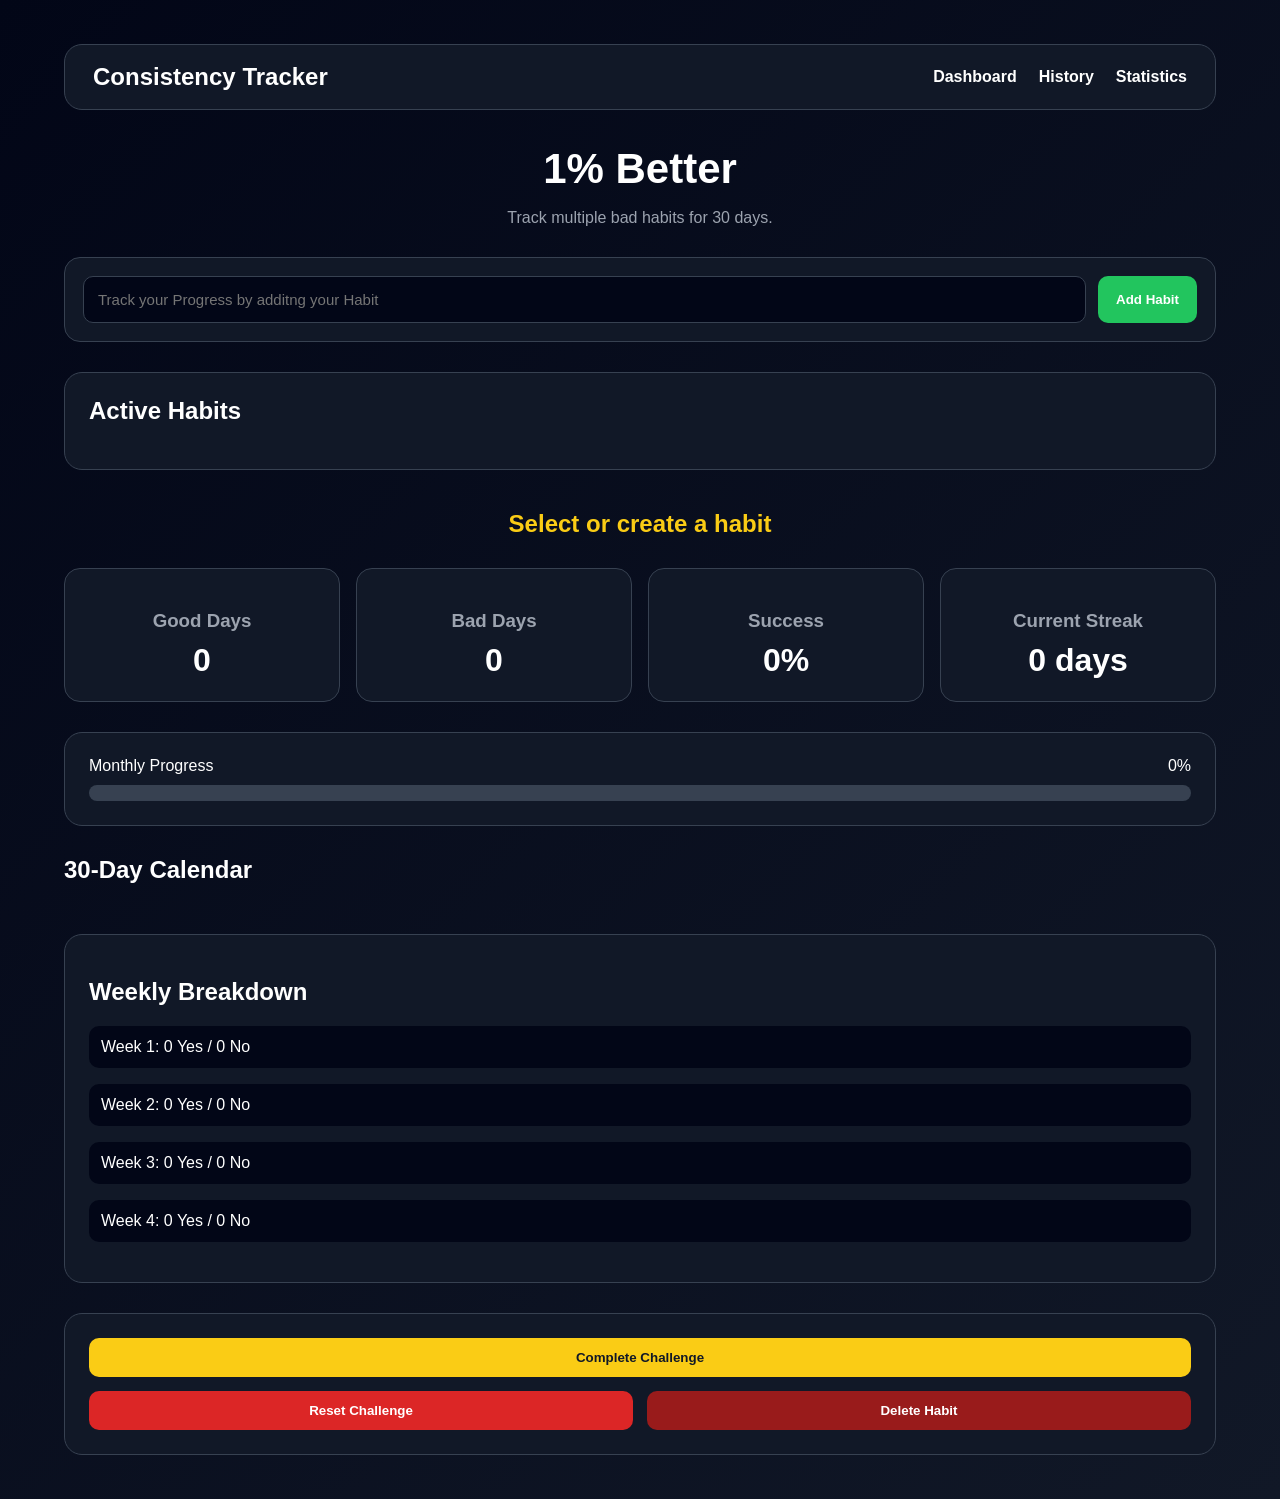
==== index.html @ 5bba39a3 "Complete Bad Habit Tracker" ====
<!DOCTYPE html>
<html lang="en">
<head>
  <meta charset="UTF-8">
  <link rel="icon" href="data:,">
  <meta name="viewport" content="width=device-width, initial-scale=1.0">
  <title>Habit Tracker</title>
  <link rel="stylesheet" href="./style.css">
</head>
<body>

  <div class="app">
    <nav class="navbar">
      <h2>Consistency Tracker</h2>

      <div class="nav-links">
        <a href="index.html">Dashboard</a>
        <a href="history.html">History</a>
        <a href="stats.html">Statistics</a>
      </div>
    </nav>

    <header>
      <h1>1% Better</h1>
      <p>Track multiple bad habits for 30 days.</p>
    </header>

    <section class="habit-box">
      <input id="habitInput" type="text" placeholder="Track your Progress by additng your Habit">
      <button onclick="saveHabit()">Add Habit</button>
    </section>

    <section class="habit-list-section">
      <h2>Active Habits</h2>
      <div id="habitList" class="habit-list"></div>
    </section>

    <h2 id="habitTitle">Select or create a habit</h2>

    <section class="dashboard">
      <div class="stat-card">
        <h3>Good Days</h3>
        <p id="goodDays">0</p>
      </div>

      <div class="stat-card">
        <h3>Bad Days</h3>
        <p id="badDays">0</p>
      </div>

      <div class="stat-card">
        <h3>Success</h3>
        <p id="successRate">0%</p>
      </div>

      <div class="stat-card">
        <h3>Current Streak</h3>
        <p id="streak">0 days</p>
      </div>
    </section>

    <section class="progress-section">
      <div class="progress-info">
        <span>Monthly Progress</span>
        <span id="progressText">0%</span>
      </div>
      <div class="progress-bar">
        <div id="progressFill"></div>
      </div>
    </section>

    <section class="calendar-section">
      <h2>30-Day Calendar</h2>
      <div id="daysContainer" class="days"></div>
    </section>

    <section class="summary">
      <h2>Weekly Breakdown</h2>
      <p id="week1">Week 1: 0 Yes / 0 No</p>
      <p id="week2">Week 2: 0 Yes / 0 No</p>
      <p id="week3">Week 3: 0 Yes / 0 No</p>
      <p id="week4">Week 4: 0 Yes / 0 No</p>
    </section>

    <section class="action-panel">
      <button class="complete-btn" onclick="completeChallenge()">Complete Challenge</button>

      <div class="danger-actions">
        <button class="reset-btn" onclick="resetChallenge()">Reset Challenge</button>
        <button class="delete-btn" onclick="deleteHabit()">Delete Habit</button>
      </div>
    </section>
  </div>

  <script src="./app.js?v=10"></script>
</body>
</html>
---- style.css ----
* {
  box-sizing: border-box;
}

body {
  font-family: Arial, sans-serif;
  background: linear-gradient(135deg, #020617, #111827);
  color: white;
  margin: 0;
  padding: 20px;
}

.app {
  max-width: 1200px;
  margin: auto;
  padding: 24px;
}

.navbar {
  background: #111827;
  border: 1px solid #374151;
  border-radius: 18px;
  padding: 18px 28px;
  margin-bottom: 35px;
  display: flex;
  justify-content: space-between;
  align-items: center;
}

.navbar h2 {
  margin: 0;
}

.nav-links {
  display: flex;
  gap: 22px;
}

.nav-links a {
  text-decoration: none;
  color: white;
  font-weight: 700;
}

.nav-links a:hover {
  color: #22c55e;
}

header {
  text-align: center;
  margin-bottom: 30px;
}

header h1 {
  font-size: 42px;
  margin-bottom: 8px;
}

header p {
  color: #9ca3af;
}

.habit-box {
  display: flex;
  gap: 12px;
  background: #111827;
  padding: 18px;
  border-radius: 16px;
  border: 1px solid #374151;
}

input {
  flex: 1;
  padding: 14px;
  border-radius: 10px;
  border: 1px solid #374151;
  background: #020617;
  color: white;
  font-size: 15px;
}

button {
  padding: 12px 18px;
  border: none;
  border-radius: 10px;
  background: #22c55e;
  color: white;
  cursor: pointer;
  font-weight: 700;
}

button:hover {
  opacity: 0.88;
}

.habit-list-section,
.progress-section,
.summary,
.action-panel,
.heatmap-section {
  background: #111827;
  border: 1px solid #374151;
  border-radius: 18px;
  padding: 24px;
  margin-top: 30px;
}

.habit-list-section h2 {
  margin-top: 0;
}

.habit-list {
  display: flex;
  flex-wrap: wrap;
  gap: 14px;
}

.habit-btn {
  background: #1f2937;
  border: 1px solid #374151;
  color: white;
  padding: 14px 22px;
  border-radius: 14px;
}

.habit-btn.active,
.habit-btn:hover {
  background: #22c55e;
  color: #052e16;
}

.empty-message {
  color: #9ca3af;
}

#habitTitle {
  margin-top: 40px;
  margin-bottom: 30px;
  text-align: center;
  color: #facc15;
}

.dashboard {
  display: grid;
  grid-template-columns: repeat(auto-fit, minmax(190px, 1fr));
  gap: 16px;
  margin-bottom: 30px;
}

.stat-card {
  background: #111827;
  border: 1px solid #374151;
  padding: 22px;
  border-radius: 16px;
  text-align: center;
}

.stat-card h3 {
  color: #9ca3af;
  margin-bottom: 10px;
}

.stat-card p {
  font-size: 32px;
  font-weight: 800;
  margin: 0;
}

.progress-info {
  display: flex;
  justify-content: space-between;
  margin-bottom: 10px;
}

.progress-bar {
  height: 16px;
  background: #374151;
  border-radius: 999px;
  overflow: hidden;
}

#progressFill {
  height: 100%;
  width: 0%;
  background: #22c55e;
  transition: 0.3s;
}

.calendar-section {
  margin-top: 30px;
}

.days {
  display: grid;
  grid-template-columns: repeat(auto-fit, minmax(135px, 1fr));
  gap: 14px;
}

.day-card {
  background: #111827;
  border: 1px solid #374151;
  padding: 15px;
  border-radius: 16px;
  text-align: center;
}

.day-card.good {
  border-color: #22c55e;
}

.day-card.bad {
  border-color: #ef4444;
}

.day-card h3 {
  margin-top: 0;
}

.status {
  margin: 10px 0;
  color: #d1d5db;
}

.btn-group {
  display: flex;
  gap: 8px;
  justify-content: center;
}

.yes {
  background: #16a34a;
}

.no,
.reset-btn {
  background: #dc2626;
}

.summary p {
  background: #020617;
  padding: 12px;
  border-radius: 10px;
}

.complete-btn {
  width: 100%;
  background: #facc15;
  color: #111827;
}

.danger-actions {
  display: flex;
  gap: 14px;
  margin-top: 14px;
}

.reset-btn,
.delete-btn {
  width: 100%;
}

.delete-btn {
  background: #991b1b;
}

.history-list {
  display: grid;
  grid-template-columns: repeat(auto-fit, minmax(280px, 1fr));
  gap: 20px;
}

.history-card {
  background: #111827;
  border: 1px solid #374151;
  border-radius: 18px;
  padding: 24px;
}

.history-card h3 {
  margin-top: 0;
  color: #22c55e;
}

.history-card p {
  color: #d1d5db;
}

.heatmap {
  display: grid;
  grid-template-columns: repeat(auto-fill, minmax(18px, 1fr));
  gap: 8px;
}

.heat-box {
  width: 18px;
  height: 18px;
  border-radius: 5px;
}

.good-box {
  background: #22c55e;
}

.bad-box {
  background: #ef4444;
}

.empty-box {
  background: #374151;
}

@media (max-width: 700px) {
  body {
    padding: 12px;
  }

  .app {
    padding: 12px;
  }

  .navbar {
    flex-direction: column;
    gap: 14px;
    text-align: center;
  }

  .nav-links {
    flex-wrap: wrap;
    justify-content: center;
    gap: 14px;
  }

  header h1 {
    font-size: 32px;
  }

  .habit-box {
    flex-direction: column;
  }

  .danger-actions {
    flex-direction: column;
  }

  .days {
    grid-template-columns: repeat(auto-fit, minmax(150px, 1fr));
  }
}
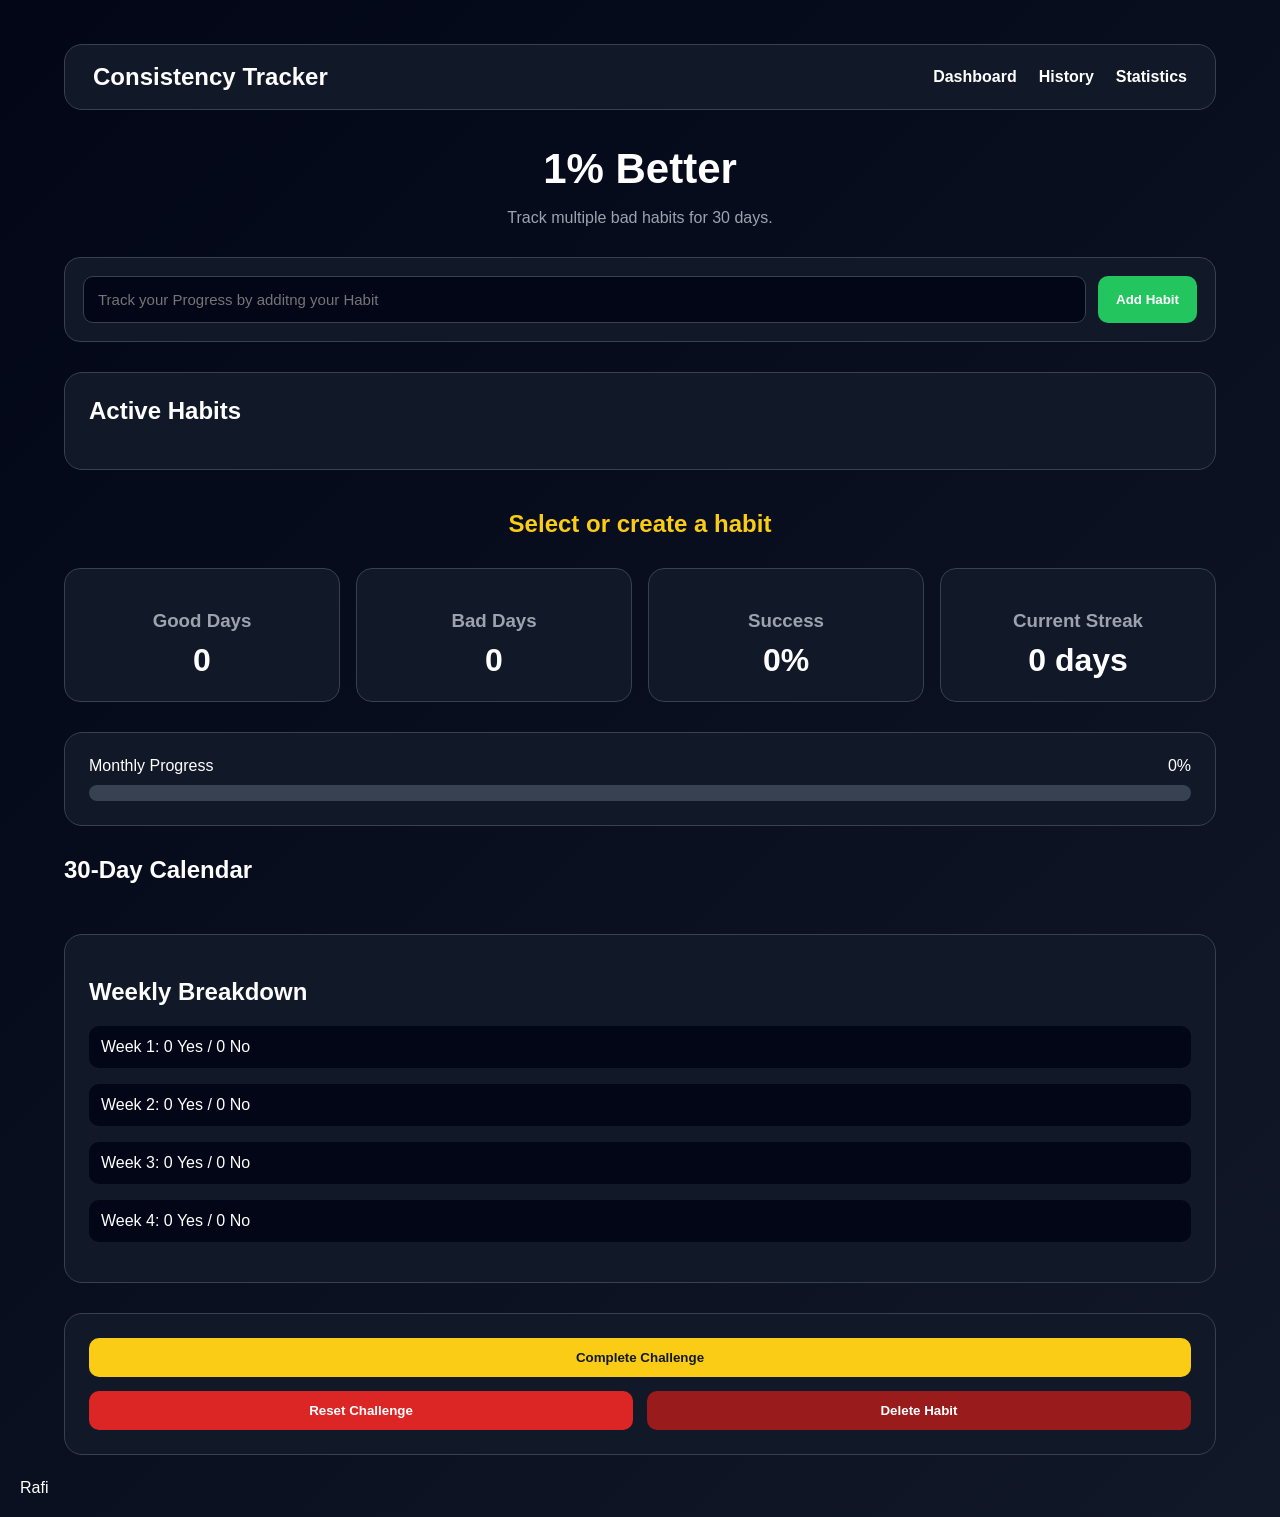
==== commit 0bfb7da2: "updated footer in index.html" ====
--- a/index.html
+++ b/index.html
@@ -92,6 +92,8 @@
     </section>
   </div>
 
+  <footer> Rafi </footer>
+
   <script src="./app.js?v=10"></script>
 </body>
 </html>
--- a/style.css
+++ b/style.css
@@ -345,4 +345,54 @@
   .days {
     grid-template-columns: repeat(auto-fit, minmax(150px, 1fr));
   }
+}
+@media (max-width: 700px) {
+  .history-list,
+  .dashboard,
+  .heatmap-section {
+    width: 100%;
+  }
+
+  .history-card {
+    font-size: 18px;
+    padding: 24px;
+  }
+
+  .history-card h3 {
+    font-size: 22px;
+  }
+
+  .history-card p {
+    font-size: 18px;
+  }
+
+  .dashboard {
+    grid-template-columns: 1fr;
+  }
+
+  .stat-card {
+    padding: 28px 20px;
+  }
+
+  .stat-card h3 {
+    font-size: 18px;
+  }
+
+  .stat-card p {
+    font-size: 36px;
+  }
+
+  .heatmap-section h2 {
+    font-size: 24px;
+  }
+
+  .heatmap {
+    grid-template-columns: repeat(auto-fill, minmax(16px, 16px));
+    justify-content: flex-start;
+  }
+
+  .heat-box {
+    width: 16px;
+    height: 16px;
+  }
 }
